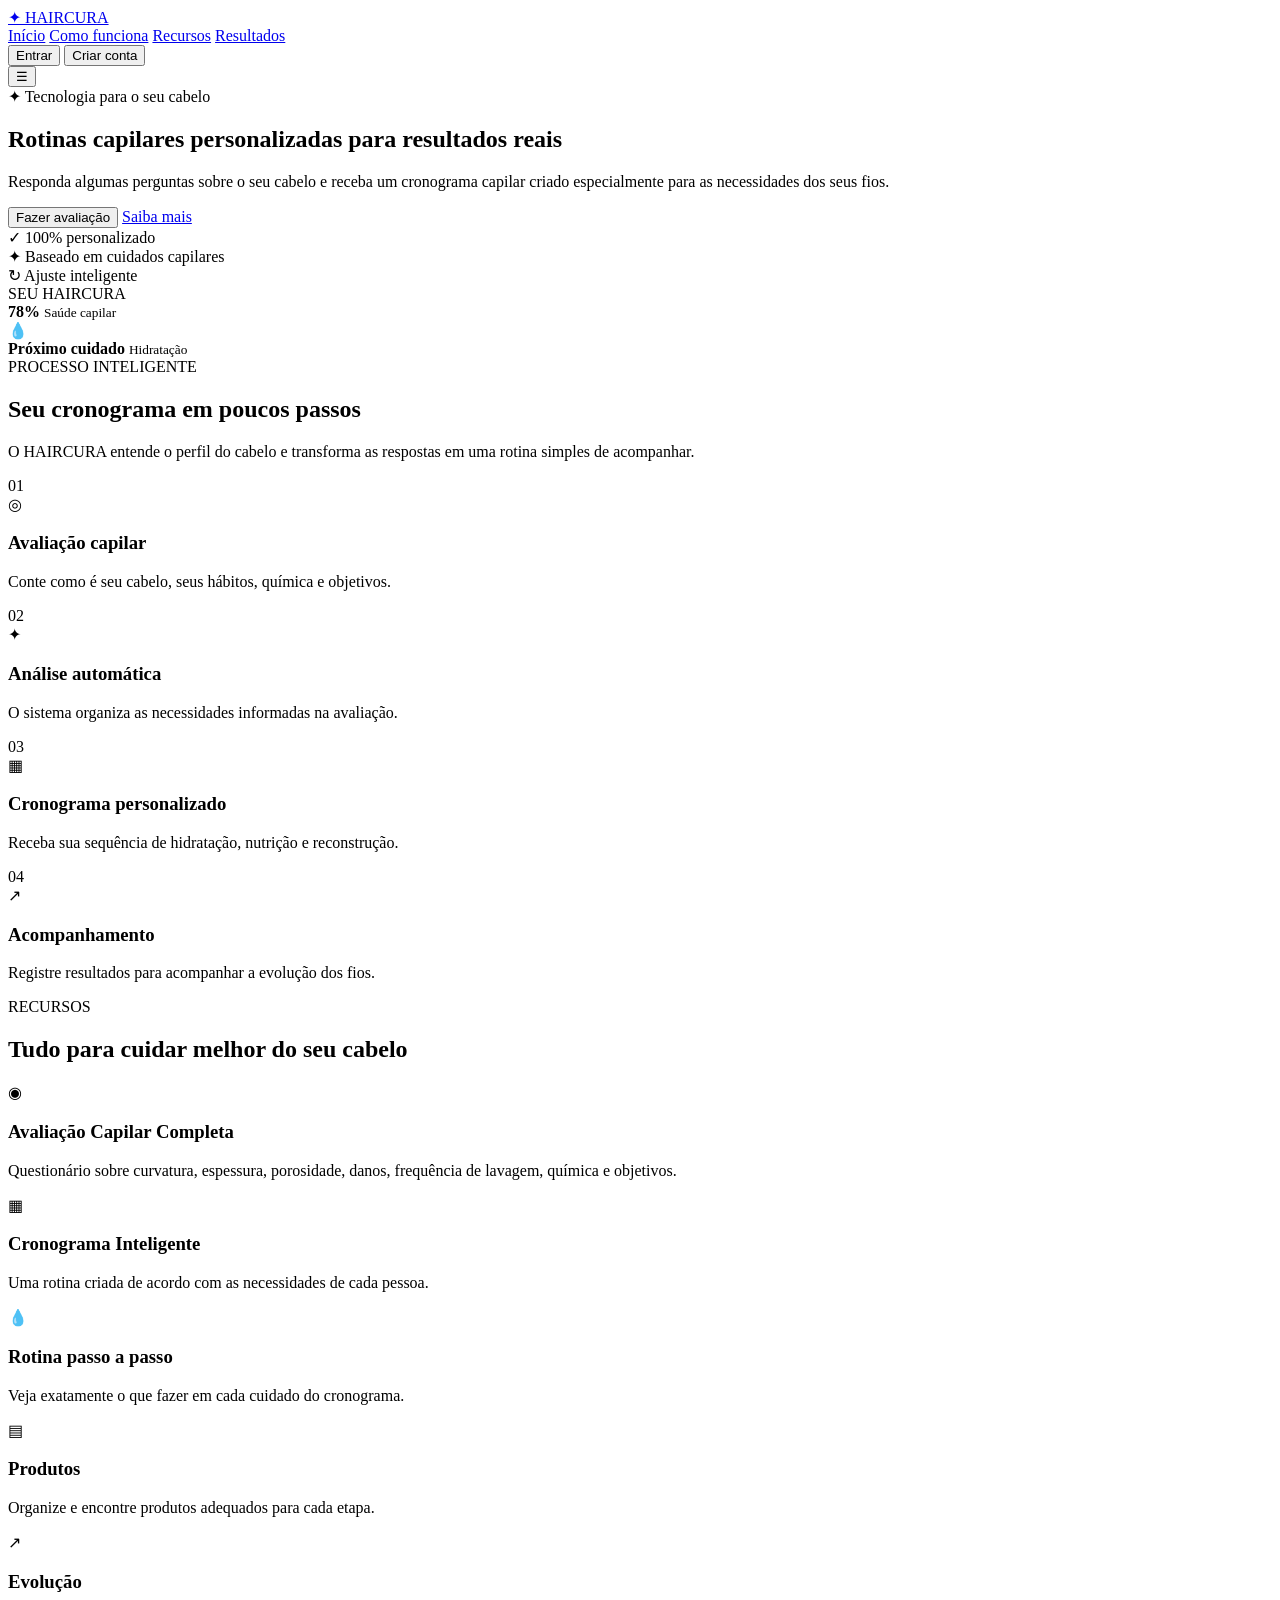
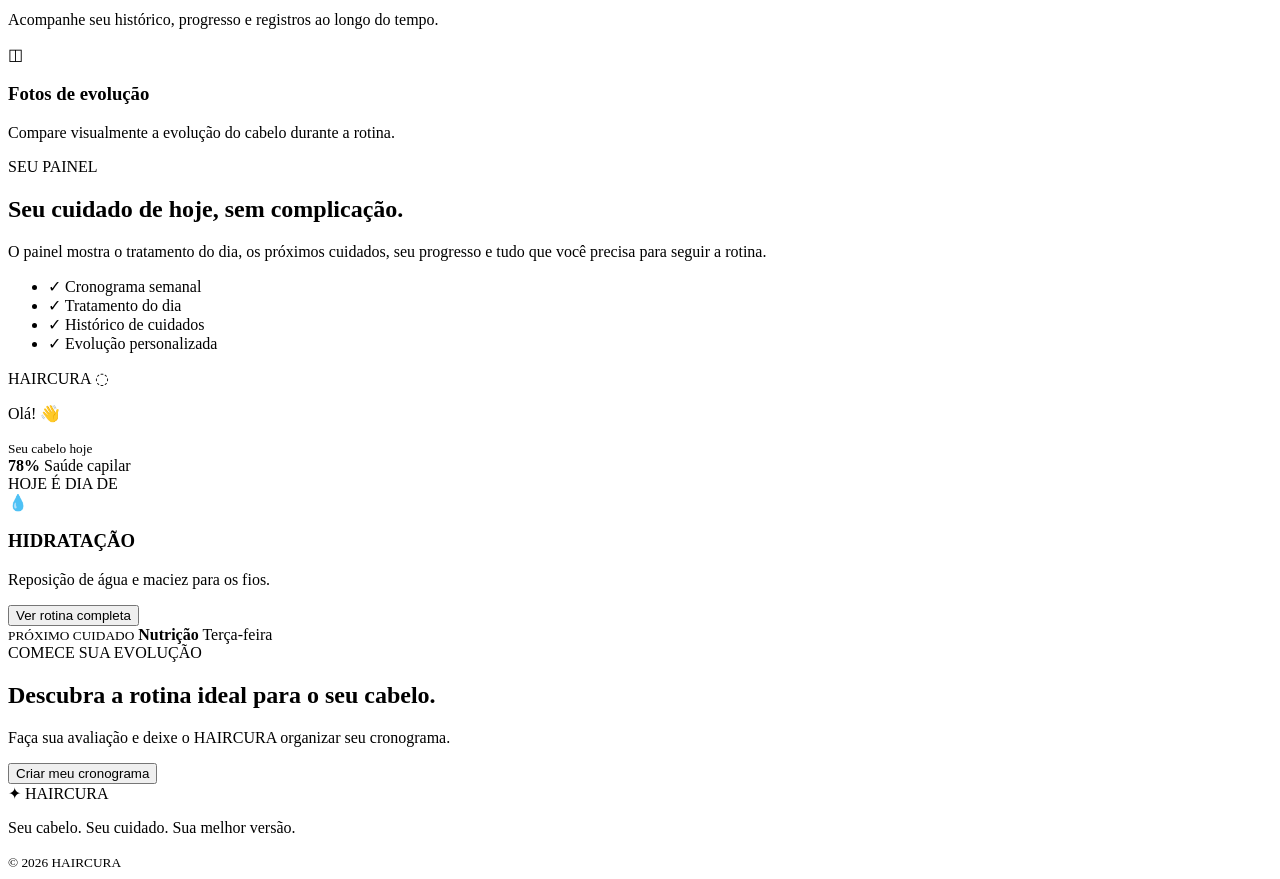
==== index.html @ 79112d7e "Create index.html" ====
<!DOCTYPE html>
<html lang="pt-BR">
<head>
  <meta charset="UTF-8">
  <meta name="viewport" content="width=device-width, initial-scale=1.0">
  <meta name="theme-color" content="#070912">
  <title>HAIRCURA — Seu cabelo. Seu cuidado. Sua melhor versão.</title>

  <!-- O CSS e o JavaScript serão conectados nas próximas etapas -->
  <link rel="stylesheet" href="style.css">
</head>

<body>
  <header class="topbar">
    <a class="brand" href="#inicio" aria-label="Haircura - início">
      <span class="brand-mark">✦</span>
      <span>HAIR<span>CURA</span></span>
    </a>

    <nav class="desktop-nav" aria-label="Navegação principal">
      <a href="#inicio">Início</a>
      <a href="#como-funciona">Como funciona</a>
      <a href="#recursos">Recursos</a>
      <a href="#resultados">Resultados</a>
    </nav>

    <div class="top-actions">
      <button class="btn btn-ghost" type="button">Entrar</button>
      <button class="btn btn-primary" type="button">Criar conta</button>
    </div>

    <button class="menu-button" type="button" aria-label="Abrir menu">☰</button>
  </header>

  <main>
    <!-- HERO -->
    <section class="hero" id="inicio">
      <div class="hero-glow hero-glow-one"></div>
      <div class="hero-glow hero-glow-two"></div>

      <div class="hero-content">
        <div class="eyebrow">
          <span>✦</span>
          Tecnologia para o seu cabelo
        </div>

        <h1>
          Rotinas capilares
          <strong>personalizadas</strong>
          para resultados reais
        </h1>

        <p class="hero-description">
          Responda algumas perguntas sobre o seu cabelo e receba um cronograma
          capilar criado especialmente para as necessidades dos seus fios.
        </p>

        <div class="hero-actions">
          <button class="btn btn-primary btn-large" type="button">
            Fazer avaliação
          </button>
          <a class="btn btn-secondary btn-large" href="#como-funciona">
            Saiba mais
          </a>
        </div>

        <div class="hero-benefits">
          <div><span>✓</span> 100% personalizado</div>
          <div><span>✦</span> Baseado em cuidados capilares</div>
          <div><span>↻</span> Ajuste inteligente</div>
        </div>
      </div>

      <div class="hero-visual" aria-hidden="true">
        <div class="hair-orbit orbit-one"></div>
        <div class="hair-orbit orbit-two"></div>

        <div class="hero-card">
          <span class="mini-label">SEU HAIRCURA</span>
          <div class="score-ring">
            <strong>78%</strong>
            <small>Saúde capilar</small>
          </div>
          <div class="mini-status">
            <span>💧</span>
            <div>
              <strong>Próximo cuidado</strong>
              <small>Hidratação</small>
            </div>
          </div>
        </div>
      </div>
    </section>

    <!-- COMO FUNCIONA -->
    <section class="section" id="como-funciona">
      <div class="section-heading">
        <span class="eyebrow">PROCESSO INTELIGENTE</span>
        <h2>Seu cronograma em poucos passos</h2>
        <p>
          O HAIRCURA entende o perfil do cabelo e transforma as respostas em
          uma rotina simples de acompanhar.
        </p>
      </div>

      <div class="steps-grid">
        <article class="step-card">
          <span class="step-number">01</span>
          <div class="step-icon">◎</div>
          <h3>Avaliação capilar</h3>
          <p>Conte como é seu cabelo, seus hábitos, química e objetivos.</p>
        </article>

        <article class="step-card">
          <span class="step-number">02</span>
          <div class="step-icon">✦</div>
          <h3>Análise automática</h3>
          <p>O sistema organiza as necessidades informadas na avaliação.</p>
        </article>

        <article class="step-card">
          <span class="step-number">03</span>
          <div class="step-icon">▦</div>
          <h3>Cronograma personalizado</h3>
          <p>Receba sua sequência de hidratação, nutrição e reconstrução.</p>
        </article>

        <article class="step-card">
          <span class="step-number">04</span>
          <div class="step-icon">↗</div>
          <h3>Acompanhamento</h3>
          <p>Registre resultados para acompanhar a evolução dos fios.</p>
        </article>
      </div>
    </section>

    <!-- RECURSOS -->
    <section class="section features-section" id="recursos">
      <div class="section-heading">
        <span class="eyebrow">RECURSOS</span>
        <h2>Tudo para cuidar melhor do seu cabelo</h2>
      </div>

      <div class="features-grid">
        <article class="feature-card feature-large">
          <div class="feature-icon">◉</div>
          <h3>Avaliação Capilar Completa</h3>
          <p>
            Questionário sobre curvatura, espessura, porosidade, danos,
            frequência de lavagem, química e objetivos.
          </p>
        </article>

        <article class="feature-card">
          <div class="feature-icon">▦</div>
          <h3>Cronograma Inteligente</h3>
          <p>Uma rotina criada de acordo com as necessidades de cada pessoa.</p>
        </article>

        <article class="feature-card">
          <div class="feature-icon">💧</div>
          <h3>Rotina passo a passo</h3>
          <p>Veja exatamente o que fazer em cada cuidado do cronograma.</p>
        </article>

        <article class="feature-card">
          <div class="feature-icon">▤</div>
          <h3>Produtos</h3>
          <p>Organize e encontre produtos adequados para cada etapa.</p>
        </article>

        <article class="feature-card">
          <div class="feature-icon">↗</div>
          <h3>Evolução</h3>
          <p>Acompanhe seu histórico, progresso e registros ao longo do tempo.</p>
        </article>

        <article class="feature-card">
          <div class="feature-icon">◫</div>
          <h3>Fotos de evolução</h3>
          <p>Compare visualmente a evolução do cabelo durante a rotina.</p>
        </article>
      </div>
    </section>

    <!-- PRÉVIA DO APP -->
    <section class="section preview-section" id="resultados">
      <div class="preview-copy">
        <span class="eyebrow">SEU PAINEL</span>
        <h2>Seu cuidado de hoje, sem complicação.</h2>
        <p>
          O painel mostra o tratamento do dia, os próximos cuidados,
          seu progresso e tudo que você precisa para seguir a rotina.
        </p>

        <ul class="check-list">
          <li><span>✓</span> Cronograma semanal</li>
          <li><span>✓</span> Tratamento do dia</li>
          <li><span>✓</span> Histórico de cuidados</li>
          <li><span>✓</span> Evolução personalizada</li>
        </ul>
      </div>

      <div class="phone-preview">
        <div class="phone-speaker"></div>

        <div class="phone-header">
          <span>HAIRCURA</span>
          <span>◌</span>
        </div>

        <p class="phone-greeting">Olá! 👋</p>
        <small>Seu cabelo hoje</small>

        <div class="phone-score">
          <strong>78%</strong>
          <span>Saúde capilar</span>
        </div>

        <div class="today-card">
          <span class="today-label">HOJE É DIA DE</span>
          <div class="drop">💧</div>
          <h3>HIDRATAÇÃO</h3>
          <p>Reposição de água e maciez para os fios.</p>
          <button type="button">Ver rotina completa</button>
        </div>

        <div class="next-care">
          <small>PRÓXIMO CUIDADO</small>
          <strong>Nutrição</strong>
          <span>Terça-feira</span>
        </div>
      </div>
    </section>

    <!-- CTA -->
    <section class="final-cta">
      <span class="eyebrow">COMECE SUA EVOLUÇÃO</span>
      <h2>Descubra a rotina ideal para o seu cabelo.</h2>
      <p>
        Faça sua avaliação e deixe o HAIRCURA organizar seu cronograma.
      </p>
      <button class="btn btn-primary btn-large" type="button">
        Criar meu cronograma
      </button>
    </section>
  </main>

  <footer class="footer">
    <div class="brand footer-brand">
      <span class="brand-mark">✦</span>
      <span>HAIR<span>CURA</span></span>
    </div>
    <p>Seu cabelo. Seu cuidado. Sua melhor versão.</p>
    <small>© 2026 HAIRCURA</small>
  </footer>

  <script src="script.js"></script>
</body>
</html>
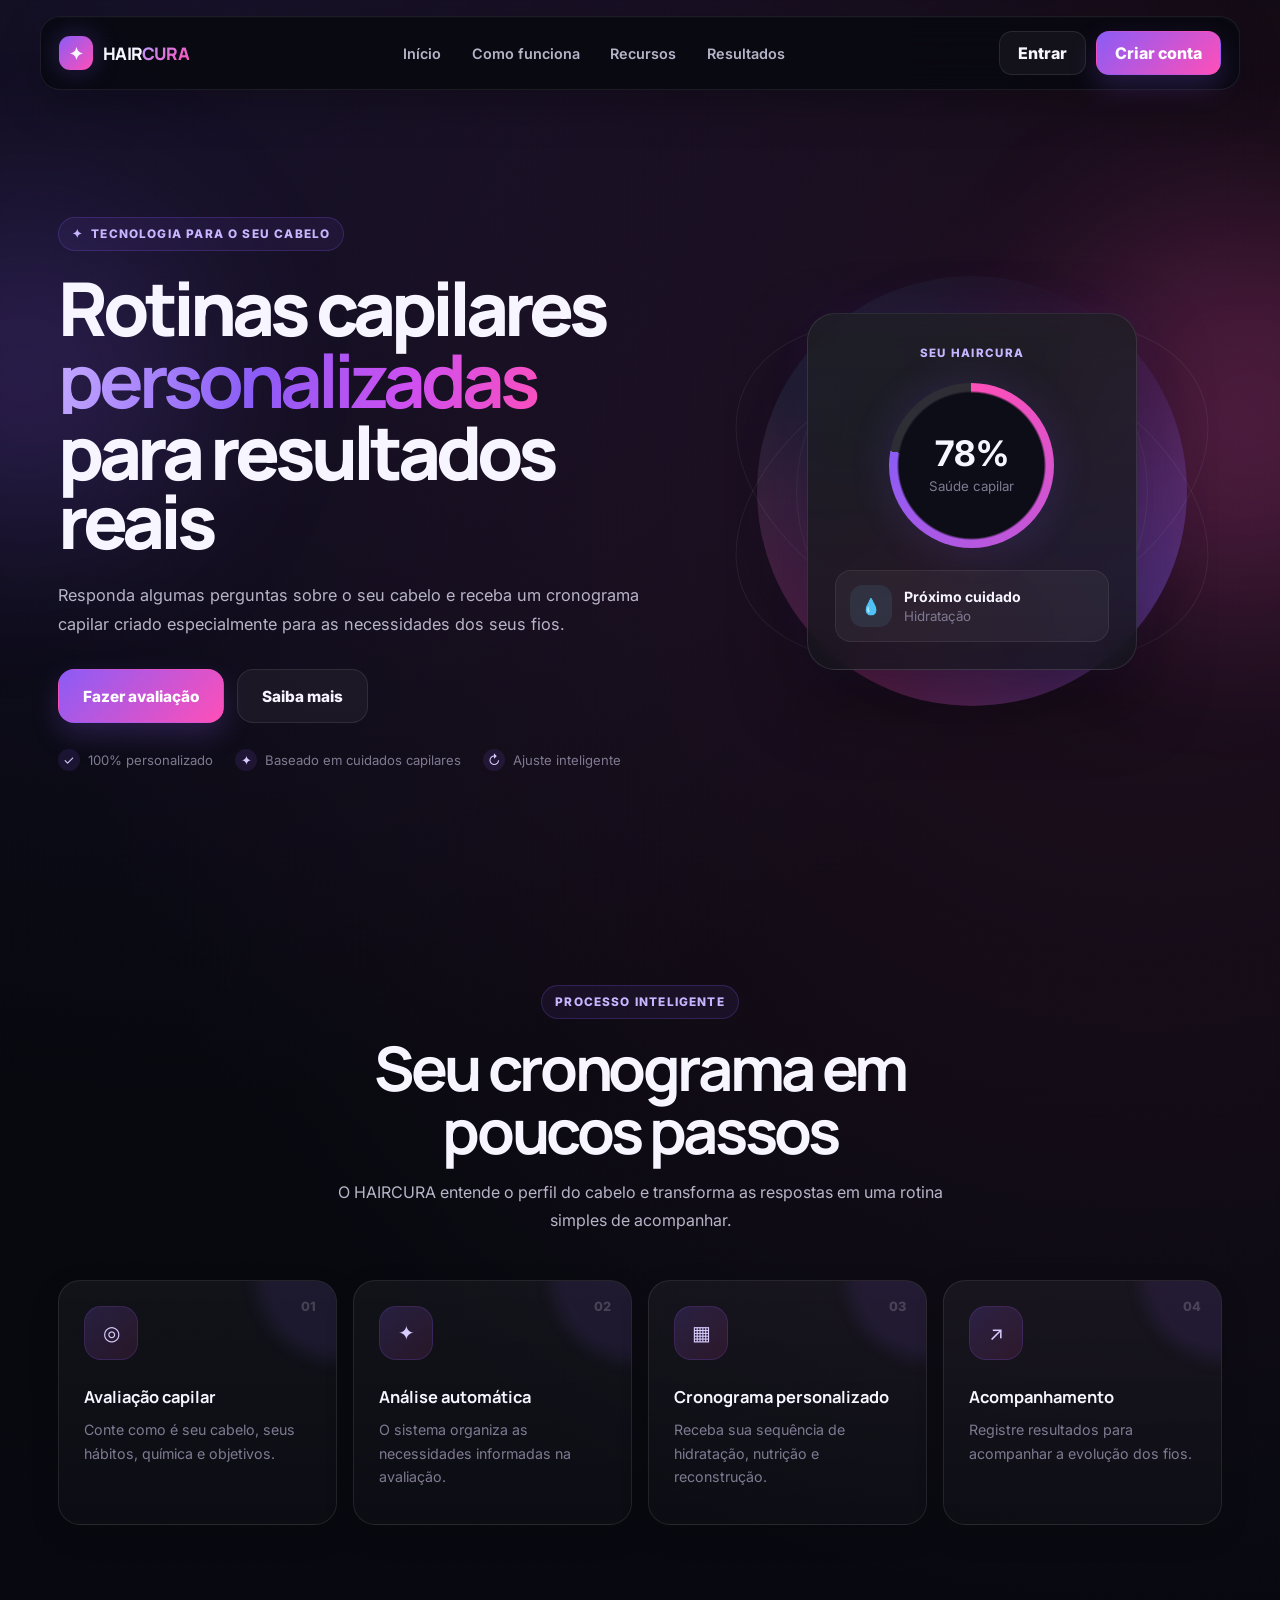
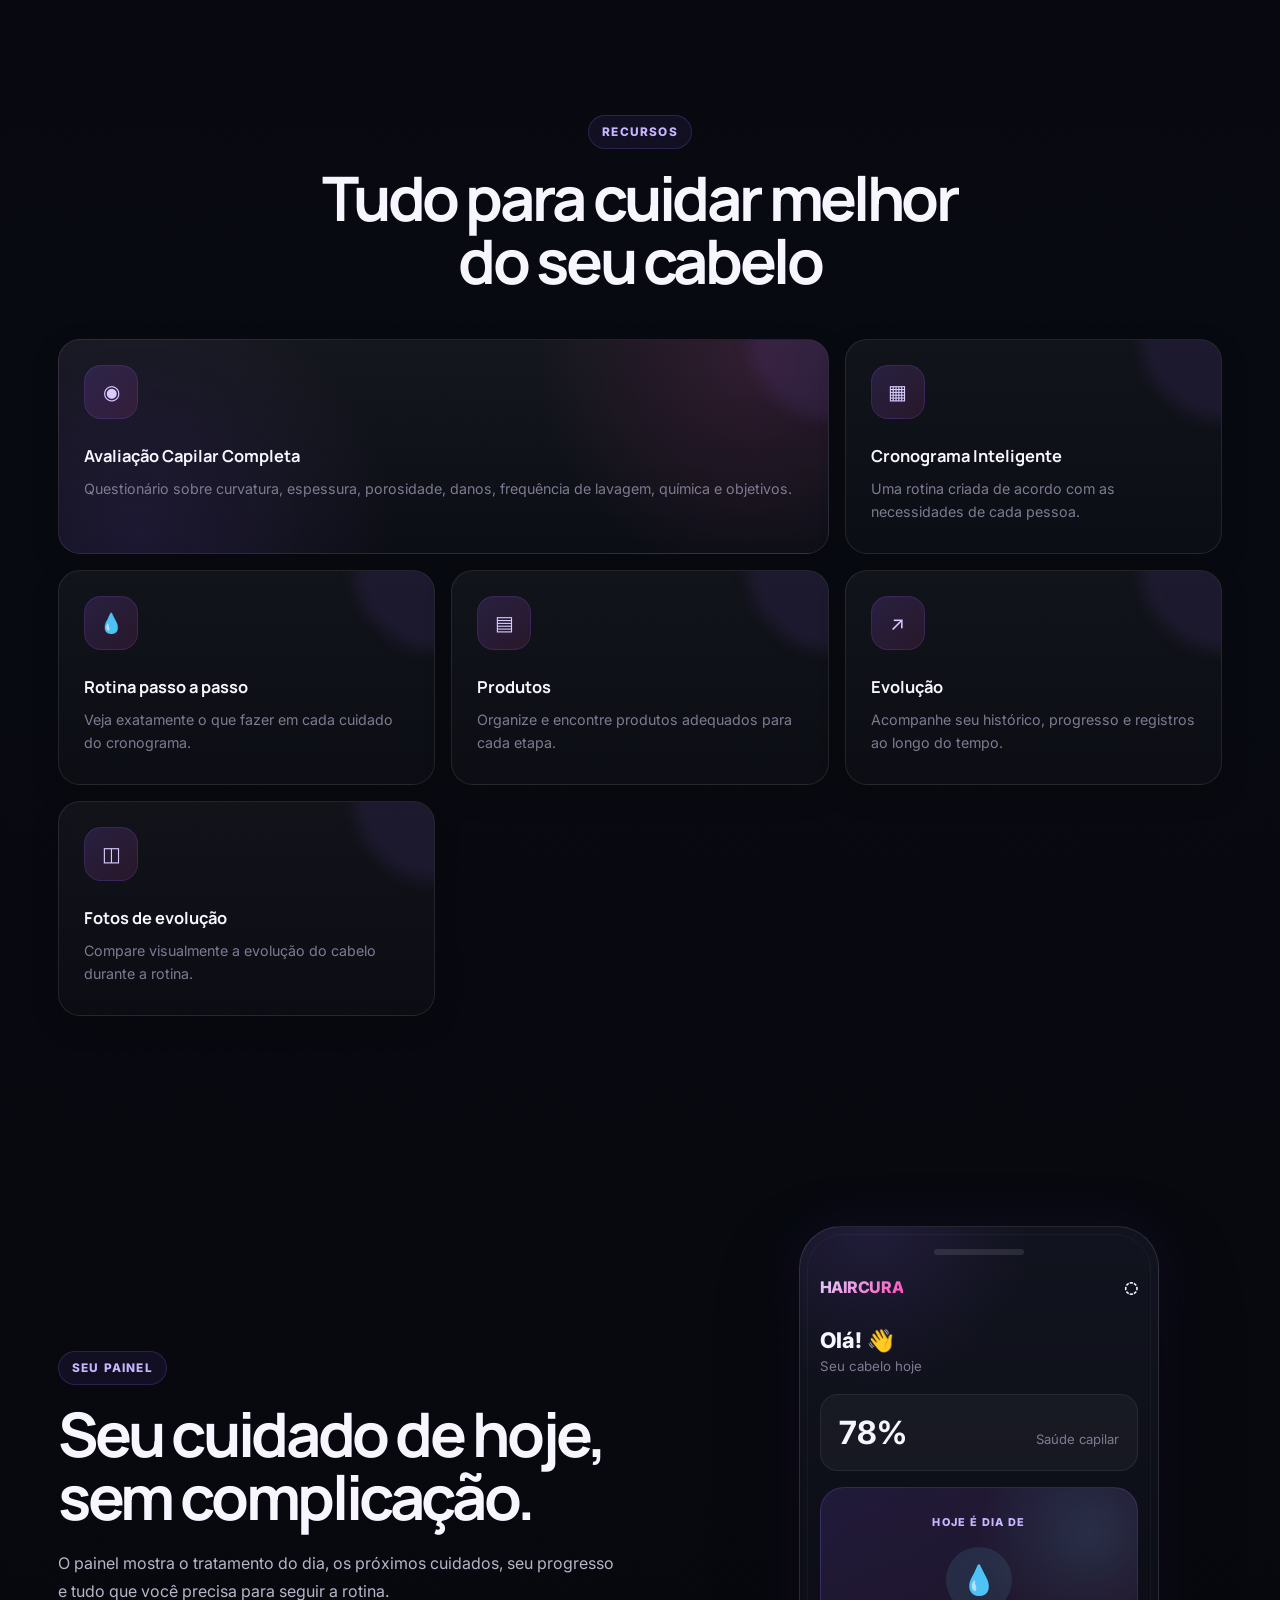
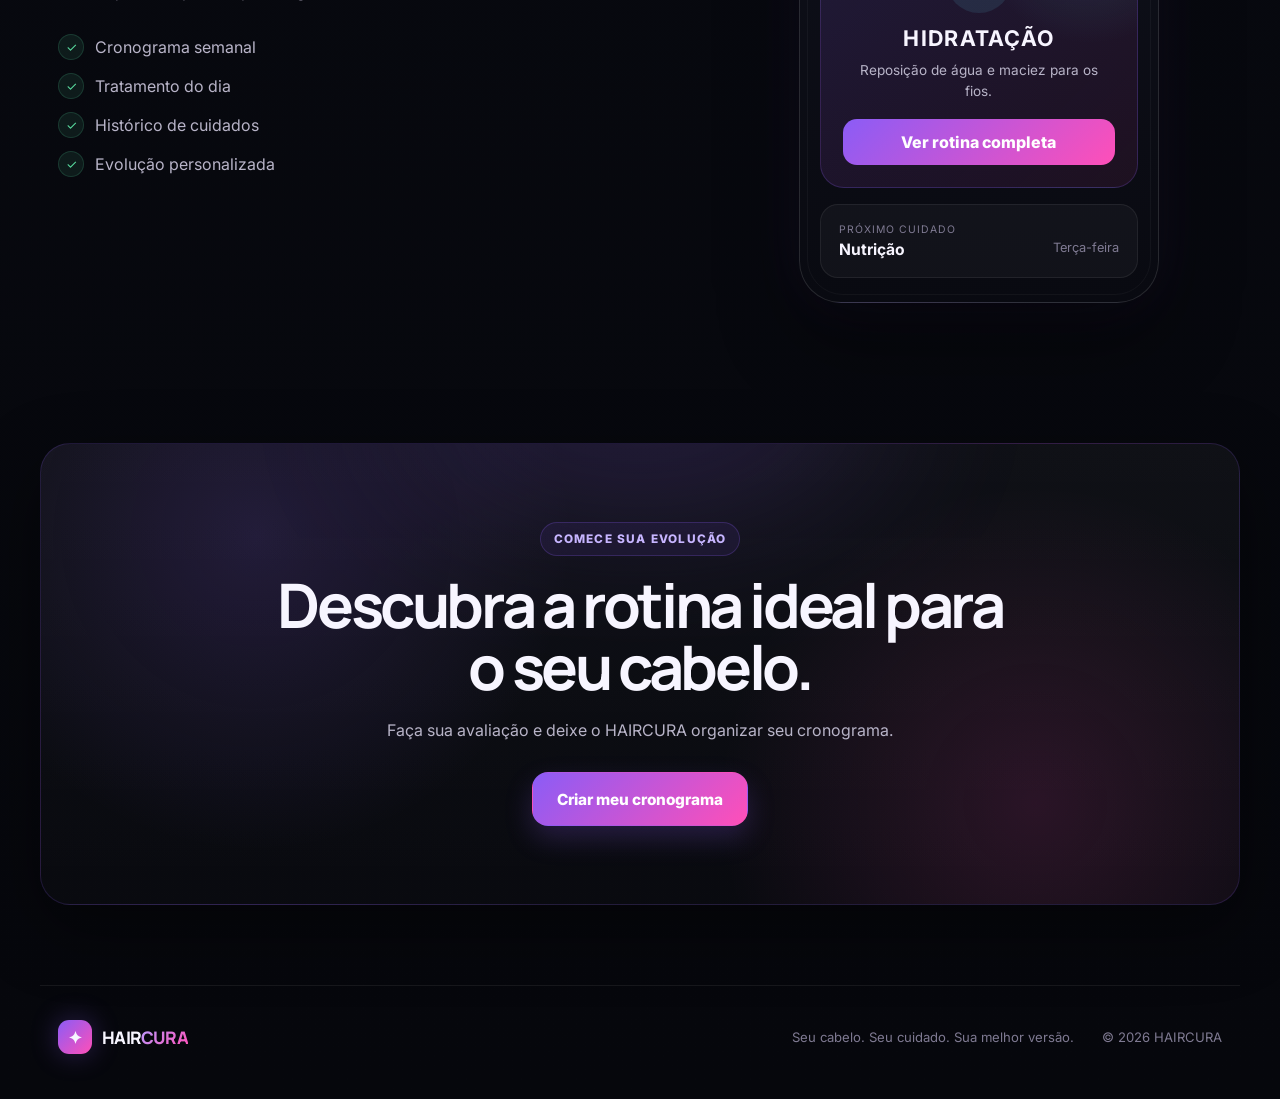
==== commit 1f55474f: "Update index.html" ====
--- a/index.html
+++ b/index.html
@@ -4,14 +4,16 @@
   <meta charset="UTF-8">
   <meta name="viewport" content="width=device-width, initial-scale=1.0">
   <meta name="theme-color" content="#070912">
+
   <title>HAIRCURA — Seu cabelo. Seu cuidado. Sua melhor versão.</title>
 
-  <!-- O CSS e o JavaScript serão conectados nas próximas etapas -->
   <link rel="stylesheet" href="style.css">
 </head>
 
 <body>
+
   <header class="topbar">
+
     <a class="brand" href="#inicio" aria-label="Haircura - início">
       <span class="brand-mark">✦</span>
       <span>HAIR<span>CURA</span></span>
@@ -29,16 +31,30 @@
       <button class="btn btn-primary" type="button">Criar conta</button>
     </div>
 
-    <button class="menu-button" type="button" aria-label="Abrir menu">☰</button>
+    <button
+      class="menu-button"
+      type="button"
+      aria-label="Abrir menu"
+    >
+      ☰
+    </button>
+
   </header>
 
+
   <main>
-    <!-- HERO -->
+
+    <!-- =====================================================
+         HERO
+         ===================================================== -->
+
     <section class="hero" id="inicio">
+
       <div class="hero-glow hero-glow-one"></div>
       <div class="hero-glow hero-glow-two"></div>
 
       <div class="hero-content">
+
         <div class="eyebrow">
           <span>✦</span>
           Tecnologia para o seu cabelo
@@ -56,152 +72,376 @@
         </p>
 
         <div class="hero-actions">
-          <button class="btn btn-primary btn-large" type="button">
+
+          <!-- LINK DIRETO: NÃO DEPENDE DO JAVASCRIPT -->
+          <a
+            class="btn btn-primary btn-large"
+            href="avaliacao.html"
+          >
             Fazer avaliação
-          </button>
-          <a class="btn btn-secondary btn-large" href="#como-funciona">
+          </a>
+
+          <a
+            class="btn btn-secondary btn-large"
+            href="#como-funciona"
+          >
             Saiba mais
           </a>
+
         </div>
 
         <div class="hero-benefits">
-          <div><span>✓</span> 100% personalizado</div>
-          <div><span>✦</span> Baseado em cuidados capilares</div>
-          <div><span>↻</span> Ajuste inteligente</div>
-        </div>
-      </div>
+          <div>
+            <span>✓</span>
+            100% personalizado
+          </div>
+
+          <div>
+            <span>✦</span>
+            Baseado em cuidados capilares
+          </div>
+
+          <div>
+            <span>↻</span>
+            Ajuste inteligente
+          </div>
+        </div>
+
+      </div>
+
 
       <div class="hero-visual" aria-hidden="true">
+
         <div class="hair-orbit orbit-one"></div>
         <div class="hair-orbit orbit-two"></div>
 
         <div class="hero-card">
-          <span class="mini-label">SEU HAIRCURA</span>
+
+          <span class="mini-label">
+            SEU HAIRCURA
+          </span>
+
           <div class="score-ring">
             <strong>78%</strong>
             <small>Saúde capilar</small>
           </div>
+
           <div class="mini-status">
+
             <span>💧</span>
+
             <div>
               <strong>Próximo cuidado</strong>
               <small>Hidratação</small>
             </div>
-          </div>
-        </div>
-      </div>
+
+          </div>
+
+        </div>
+
+      </div>
+
     </section>
 
-    <!-- COMO FUNCIONA -->
+
+    <!-- =====================================================
+         COMO FUNCIONA
+         ===================================================== -->
+
     <section class="section" id="como-funciona">
+
       <div class="section-heading">
-        <span class="eyebrow">PROCESSO INTELIGENTE</span>
-        <h2>Seu cronograma em poucos passos</h2>
+
+        <span class="eyebrow">
+          PROCESSO INTELIGENTE
+        </span>
+
+        <h2>
+          Seu cronograma em poucos passos
+        </h2>
+
         <p>
           O HAIRCURA entende o perfil do cabelo e transforma as respostas em
           uma rotina simples de acompanhar.
         </p>
-      </div>
+
+      </div>
+
 
       <div class="steps-grid">
+
         <article class="step-card">
-          <span class="step-number">01</span>
-          <div class="step-icon">◎</div>
-          <h3>Avaliação capilar</h3>
-          <p>Conte como é seu cabelo, seus hábitos, química e objetivos.</p>
-        </article>
+
+          <span class="step-number">
+            01
+          </span>
+
+          <div class="step-icon">
+            ◎
+          </div>
+
+          <h3>
+            Avaliação capilar
+          </h3>
+
+          <p>
+            Conte como é seu cabelo, seus hábitos, química e objetivos.
+          </p>
+
+        </article>
+
 
         <article class="step-card">
-          <span class="step-number">02</span>
-          <div class="step-icon">✦</div>
-          <h3>Análise automática</h3>
-          <p>O sistema organiza as necessidades informadas na avaliação.</p>
-        </article>
+
+          <span class="step-number">
+            02
+          </span>
+
+          <div class="step-icon">
+            ✦
+          </div>
+
+          <h3>
+            Análise automática
+          </h3>
+
+          <p>
+            O sistema organiza as necessidades informadas na avaliação.
+          </p>
+
+        </article>
+
 
         <article class="step-card">
-          <span class="step-number">03</span>
-          <div class="step-icon">▦</div>
-          <h3>Cronograma personalizado</h3>
-          <p>Receba sua sequência de hidratação, nutrição e reconstrução.</p>
-        </article>
+
+          <span class="step-number">
+            03
+          </span>
+
+          <div class="step-icon">
+            ▦
+          </div>
+
+          <h3>
+            Cronograma personalizado
+          </h3>
+
+          <p>
+            Receba sua sequência de hidratação, nutrição e reconstrução.
+          </p>
+
+        </article>
+
 
         <article class="step-card">
-          <span class="step-number">04</span>
-          <div class="step-icon">↗</div>
-          <h3>Acompanhamento</h3>
-          <p>Registre resultados para acompanhar a evolução dos fios.</p>
-        </article>
-      </div>
+
+          <span class="step-number">
+            04
+          </span>
+
+          <div class="step-icon">
+            ↗
+          </div>
+
+          <h3>
+            Acompanhamento
+          </h3>
+
+          <p>
+            Registre resultados para acompanhar a evolução dos fios.
+          </p>
+
+        </article>
+
+      </div>
+
     </section>
 
-    <!-- RECURSOS -->
-    <section class="section features-section" id="recursos">
+
+    <!-- =====================================================
+         RECURSOS
+         ===================================================== -->
+
+    <section
+      class="section features-section"
+      id="recursos"
+    >
+
       <div class="section-heading">
-        <span class="eyebrow">RECURSOS</span>
-        <h2>Tudo para cuidar melhor do seu cabelo</h2>
-      </div>
+
+        <span class="eyebrow">
+          RECURSOS
+        </span>
+
+        <h2>
+          Tudo para cuidar melhor do seu cabelo
+        </h2>
+
+      </div>
+
 
       <div class="features-grid">
+
         <article class="feature-card feature-large">
-          <div class="feature-icon">◉</div>
-          <h3>Avaliação Capilar Completa</h3>
+
+          <div class="feature-icon">
+            ◉
+          </div>
+
+          <h3>
+            Avaliação Capilar Completa
+          </h3>
+
           <p>
             Questionário sobre curvatura, espessura, porosidade, danos,
             frequência de lavagem, química e objetivos.
           </p>
-        </article>
+
+        </article>
+
 
         <article class="feature-card">
-          <div class="feature-icon">▦</div>
-          <h3>Cronograma Inteligente</h3>
-          <p>Uma rotina criada de acordo com as necessidades de cada pessoa.</p>
-        </article>
+
+          <div class="feature-icon">
+            ▦
+          </div>
+
+          <h3>
+            Cronograma Inteligente
+          </h3>
+
+          <p>
+            Uma rotina criada de acordo com as necessidades de cada pessoa.
+          </p>
+
+        </article>
+
 
         <article class="feature-card">
-          <div class="feature-icon">💧</div>
-          <h3>Rotina passo a passo</h3>
-          <p>Veja exatamente o que fazer em cada cuidado do cronograma.</p>
-        </article>
+
+          <div class="feature-icon">
+            💧
+          </div>
+
+          <h3>
+            Rotina passo a passo
+          </h3>
+
+          <p>
+            Veja exatamente o que fazer em cada cuidado do cronograma.
+          </p>
+
+        </article>
+
 
         <article class="feature-card">
-          <div class="feature-icon">▤</div>
-          <h3>Produtos</h3>
-          <p>Organize e encontre produtos adequados para cada etapa.</p>
-        </article>
+
+          <div class="feature-icon">
+            ▤
+          </div>
+
+          <h3>
+            Produtos
+          </h3>
+
+          <p>
+            Organize e encontre produtos adequados para cada etapa.
+          </p>
+
+        </article>
+
 
         <article class="feature-card">
-          <div class="feature-icon">↗</div>
-          <h3>Evolução</h3>
-          <p>Acompanhe seu histórico, progresso e registros ao longo do tempo.</p>
-        </article>
+
+          <div class="feature-icon">
+            ↗
+          </div>
+
+          <h3>
+            Evolução
+          </h3>
+
+          <p>
+            Acompanhe seu histórico, progresso e registros ao longo do tempo.
+          </p>
+
+        </article>
+
 
         <article class="feature-card">
-          <div class="feature-icon">◫</div>
-          <h3>Fotos de evolução</h3>
-          <p>Compare visualmente a evolução do cabelo durante a rotina.</p>
-        </article>
-      </div>
+
+          <div class="feature-icon">
+            ◫
+          </div>
+
+          <h3>
+            Fotos de evolução
+          </h3>
+
+          <p>
+            Compare visualmente a evolução do cabelo durante a rotina.
+          </p>
+
+        </article>
+
+      </div>
+
     </section>
 
-    <!-- PRÉVIA DO APP -->
-    <section class="section preview-section" id="resultados">
+
+    <!-- =====================================================
+         PRÉVIA DO APP
+         ===================================================== -->
+
+    <section
+      class="section preview-section"
+      id="resultados"
+    >
+
       <div class="preview-copy">
-        <span class="eyebrow">SEU PAINEL</span>
-        <h2>Seu cuidado de hoje, sem complicação.</h2>
+
+        <span class="eyebrow">
+          SEU PAINEL
+        </span>
+
+        <h2>
+          Seu cuidado de hoje, sem complicação.
+        </h2>
+
         <p>
           O painel mostra o tratamento do dia, os próximos cuidados,
           seu progresso e tudo que você precisa para seguir a rotina.
         </p>
 
         <ul class="check-list">
-          <li><span>✓</span> Cronograma semanal</li>
-          <li><span>✓</span> Tratamento do dia</li>
-          <li><span>✓</span> Histórico de cuidados</li>
-          <li><span>✓</span> Evolução personalizada</li>
+
+          <li>
+            <span>✓</span>
+            Cronograma semanal
+          </li>
+
+          <li>
+            <span>✓</span>
+            Tratamento do dia
+          </li>
+
+          <li>
+            <span>✓</span>
+            Histórico de cuidados
+          </li>
+
+          <li>
+            <span>✓</span>
+            Evolução personalizada
+          </li>
+
         </ul>
-      </div>
+
+      </div>
+
 
       <div class="phone-preview">
+
         <div class="phone-speaker"></div>
 
         <div class="phone-header">
@@ -209,52 +449,121 @@
           <span>◌</span>
         </div>
 
-        <p class="phone-greeting">Olá! 👋</p>
-        <small>Seu cabelo hoje</small>
+        <p class="phone-greeting">
+          Olá! 👋
+        </p>
+
+        <small>
+          Seu cabelo hoje
+        </small>
+
 
         <div class="phone-score">
           <strong>78%</strong>
           <span>Saúde capilar</span>
         </div>
 
+
         <div class="today-card">
-          <span class="today-label">HOJE É DIA DE</span>
-          <div class="drop">💧</div>
-          <h3>HIDRATAÇÃO</h3>
-          <p>Reposição de água e maciez para os fios.</p>
-          <button type="button">Ver rotina completa</button>
-        </div>
+
+          <span class="today-label">
+            HOJE É DIA DE
+          </span>
+
+          <div class="drop">
+            💧
+          </div>
+
+          <h3>
+            HIDRATAÇÃO
+          </h3>
+
+          <p>
+            Reposição de água e maciez para os fios.
+          </p>
+
+          <button type="button">
+            Ver rotina completa
+          </button>
+
+        </div>
+
 
         <div class="next-care">
-          <small>PRÓXIMO CUIDADO</small>
-          <strong>Nutrição</strong>
-          <span>Terça-feira</span>
-        </div>
-      </div>
+
+          <small>
+            PRÓXIMO CUIDADO
+          </small>
+
+          <strong>
+            Nutrição
+          </strong>
+
+          <span>
+            Terça-feira
+          </span>
+
+        </div>
+
+      </div>
+
     </section>
 
-    <!-- CTA -->
+
+    <!-- =====================================================
+         CTA FINAL
+         ===================================================== -->
+
     <section class="final-cta">
-      <span class="eyebrow">COMECE SUA EVOLUÇÃO</span>
-      <h2>Descubra a rotina ideal para o seu cabelo.</h2>
+
+      <span class="eyebrow">
+        COMECE SUA EVOLUÇÃO
+      </span>
+
+      <h2>
+        Descubra a rotina ideal para o seu cabelo.
+      </h2>
+
       <p>
         Faça sua avaliação e deixe o HAIRCURA organizar seu cronograma.
       </p>
-      <button class="btn btn-primary btn-large" type="button">
+
+      <!-- TAMBÉM ABRE DIRETAMENTE A AVALIAÇÃO -->
+      <a
+        class="btn btn-primary btn-large"
+        href="avaliacao.html"
+      >
         Criar meu cronograma
-      </button>
+      </a>
+
     </section>
+
   </main>
 
+
+  <!-- =====================================================
+       RODAPÉ
+       ===================================================== -->
+
   <footer class="footer">
+
     <div class="brand footer-brand">
       <span class="brand-mark">✦</span>
       <span>HAIR<span>CURA</span></span>
     </div>
-    <p>Seu cabelo. Seu cuidado. Sua melhor versão.</p>
-    <small>© 2026 HAIRCURA</small>
+
+    <p>
+      Seu cabelo. Seu cuidado. Sua melhor versão.
+    </p>
+
+    <small>
+      © 2026 HAIRCURA
+    </small>
+
   </footer>
 
+
   <script src="script.js"></script>
+
 </body>
 </html>
--- a/style.css
+++ b/style.css
@@ -0,0 +1,1421 @@
+/* =========================================================
+   HAIRCURA — style.css V2
+   Responsivo para celular e computador
+   Substitua TODO o conteúdo do style.css atual por este.
+   ========================================================= */
+
+@import url('https://fonts.googleapis.com/css2?family=Inter:wght@400;500;600;700;800&family=Manrope:wght@500;600;700;800&display=swap');
+
+:root {
+  --bg: #06070c;
+  --bg-2: #0a0c13;
+  --surface: rgba(255, 255, 255, 0.055);
+  --surface-strong: rgba(255, 255, 255, 0.085);
+  --border: rgba(255, 255, 255, 0.09);
+
+  --text: #f7f5ff;
+  --text-soft: #b8b4c8;
+  --text-muted: #7f7a92;
+
+  --purple: #8b5cf6;
+  --purple-2: #6f43f5;
+  --pink: #ff4fb8;
+  --pink-2: #d84cff;
+  --cyan: #66ddff;
+  --success: #59dda0;
+
+  --container: 1200px;
+  --radius: 22px;
+  --radius-lg: 30px;
+
+  --shadow: 0 24px 70px rgba(0, 0, 0, .42);
+}
+
+* {
+  margin: 0;
+  padding: 0;
+  box-sizing: border-box;
+}
+
+html {
+  scroll-behavior: smooth;
+  scroll-padding-top: 110px;
+}
+
+body {
+  min-height: 100vh;
+  font-family: 'Inter', sans-serif;
+  color: var(--text);
+  background:
+    radial-gradient(circle at 14% 0%, rgba(139, 92, 246, .12), transparent 25%),
+    radial-gradient(circle at 90% 12%, rgba(255, 79, 184, .10), transparent 28%),
+    linear-gradient(180deg, #06070c 0%, #080a11 48%, #06070c 100%);
+  overflow-x: hidden;
+}
+
+body::before {
+  content: "";
+  position: fixed;
+  inset: 0;
+  pointer-events: none;
+  opacity: .035;
+  background-image:
+    linear-gradient(rgba(255,255,255,.25) 1px, transparent 1px),
+    linear-gradient(90deg, rgba(255,255,255,.25) 1px, transparent 1px);
+  background-size: 48px 48px;
+  mask-image: linear-gradient(to bottom, rgba(0,0,0,.7), transparent 88%);
+}
+
+a {
+  color: inherit;
+  text-decoration: none;
+}
+
+button {
+  font: inherit;
+}
+
+button,
+a {
+  -webkit-tap-highlight-color: transparent;
+}
+
+main {
+  display: block;
+}
+
+/* =========================================================
+   HEADER
+   ========================================================= */
+
+.topbar {
+  width: min(calc(100% - 32px), var(--container));
+  min-height: 74px;
+  margin: 16px auto 0;
+  padding: 0 18px;
+
+  display: flex;
+  align-items: center;
+  justify-content: space-between;
+  gap: 18px;
+
+  position: sticky;
+  top: 12px;
+  z-index: 1000;
+
+  background: rgba(8, 9, 16, .86);
+  border: 1px solid rgba(255,255,255,.08);
+  border-radius: 20px;
+
+  backdrop-filter: blur(18px);
+  -webkit-backdrop-filter: blur(18px);
+
+  box-shadow:
+    0 16px 40px rgba(0,0,0,.25),
+    inset 0 1px 0 rgba(255,255,255,.02);
+}
+
+.brand {
+  display: inline-flex;
+  align-items: center;
+  gap: 10px;
+  flex: 0 0 auto;
+
+  font-family: 'Manrope', sans-serif;
+  font-size: 1.08rem;
+  font-weight: 800;
+  letter-spacing: -0.035em;
+}
+
+.brand-mark {
+  width: 34px;
+  height: 34px;
+  display: grid;
+  place-items: center;
+
+  border-radius: 11px;
+  background: linear-gradient(135deg, var(--purple), var(--pink));
+  box-shadow: 0 0 28px rgba(139, 92, 246, .3);
+}
+
+.brand > span:last-child > span {
+  background: linear-gradient(135deg, #b99cff, var(--pink));
+  -webkit-background-clip: text;
+  background-clip: text;
+  color: transparent;
+}
+
+.desktop-nav {
+  display: flex;
+  align-items: center;
+  justify-content: center;
+  gap: clamp(18px, 2.4vw, 34px);
+}
+
+.desktop-nav a {
+  color: var(--text-soft);
+  font-size: .9rem;
+  font-weight: 600;
+  position: relative;
+  transition: color .2s ease;
+}
+
+.desktop-nav a:hover {
+  color: var(--text);
+}
+
+.desktop-nav a::after {
+  content: "";
+  position: absolute;
+  left: 0;
+  bottom: -8px;
+  width: 0;
+  height: 2px;
+  border-radius: 99px;
+  background: linear-gradient(90deg, var(--purple), var(--pink));
+  transition: width .2s ease;
+}
+
+.desktop-nav a:hover::after {
+  width: 100%;
+}
+
+.top-actions {
+  display: flex;
+  align-items: center;
+  gap: 10px;
+  flex: 0 0 auto;
+}
+
+.menu-button {
+  display: none;
+  width: 44px;
+  height: 44px;
+  border: 1px solid var(--border);
+  border-radius: 13px;
+  background: rgba(255,255,255,.045);
+  color: white;
+  cursor: pointer;
+}
+
+/* =========================================================
+   BUTTONS
+   ========================================================= */
+
+.btn {
+  min-height: 44px;
+  padding: 0 18px;
+  display: inline-flex;
+  align-items: center;
+  justify-content: center;
+  gap: 8px;
+
+  border: 1px solid transparent;
+  border-radius: 13px;
+
+  font-weight: 800;
+  cursor: pointer;
+
+  transition:
+    transform .2s ease,
+    border-color .2s ease,
+    background .2s ease,
+    box-shadow .2s ease;
+}
+
+.btn:hover {
+  transform: translateY(-2px);
+}
+
+.btn-primary {
+  color: white;
+  background: linear-gradient(135deg, var(--purple), var(--pink));
+  box-shadow: 0 12px 28px rgba(139, 92, 246, .22);
+}
+
+.btn-primary:hover {
+  box-shadow:
+    0 16px 34px rgba(139, 92, 246, .3),
+    0 0 24px rgba(255, 79, 184, .12);
+}
+
+.btn-secondary,
+.btn-ghost {
+  color: var(--text);
+  background: rgba(255,255,255,.045);
+  border-color: rgba(255,255,255,.09);
+}
+
+.btn-secondary:hover,
+.btn-ghost:hover {
+  background: rgba(255,255,255,.075);
+  border-color: rgba(255,255,255,.14);
+}
+
+.btn-large {
+  min-height: 54px;
+  padding: 0 24px;
+  border-radius: 16px;
+  font-size: .96rem;
+}
+
+/* =========================================================
+   HERO
+   ========================================================= */
+
+.hero {
+  width: min(calc(100% - 32px), var(--container));
+  min-height: calc(100vh - 110px);
+  margin: 0 auto;
+  padding: 92px 18px 80px;
+
+  display: grid;
+  grid-template-columns: minmax(0, 1.08fr) minmax(380px, .92fr);
+  align-items: center;
+  gap: clamp(38px, 6vw, 78px);
+
+  position: relative;
+}
+
+.hero-content {
+  position: relative;
+  z-index: 3;
+  padding-top: 6px;
+}
+
+.hero-glow {
+  position: absolute;
+  border-radius: 50%;
+  filter: blur(90px);
+  pointer-events: none;
+  opacity: .22;
+}
+
+.hero-glow-one {
+  width: 330px;
+  height: 330px;
+  top: 120px;
+  left: -180px;
+  background: var(--purple);
+}
+
+.hero-glow-two {
+  width: 380px;
+  height: 380px;
+  right: -200px;
+  top: 130px;
+  background: var(--pink);
+}
+
+.eyebrow {
+  width: fit-content;
+  display: inline-flex;
+  align-items: center;
+  gap: 8px;
+
+  padding: 9px 13px;
+  border: 1px solid rgba(139,92,246,.23);
+  border-radius: 999px;
+
+  background: rgba(139,92,246,.08);
+  color: #c7b5ff;
+
+  font-size: .74rem;
+  font-weight: 800;
+  letter-spacing: .1em;
+  text-transform: uppercase;
+}
+
+.hero h1 {
+  max-width: 720px;
+  margin-top: 22px;
+
+  font-family: 'Manrope', sans-serif;
+  font-size: clamp(3.8rem, 5.8vw, 6.3rem);
+  line-height: .94;
+  letter-spacing: -.067em;
+  font-weight: 800;
+}
+
+.hero h1 strong {
+  display: block;
+  margin: .03em 0;
+
+  background: linear-gradient(
+    100deg,
+    #c2a8ff 0%,
+    #8b5cf6 34%,
+    #cf4ff0 60%,
+    #ff4fb8 85%,
+    #ff8acb 100%
+  );
+
+  -webkit-background-clip: text;
+  background-clip: text;
+  color: transparent;
+}
+
+.hero-description {
+  max-width: 620px;
+  margin-top: 25px;
+
+  color: var(--text-soft);
+  font-size: 1.02rem;
+  line-height: 1.75;
+}
+
+.hero-actions {
+  display: flex;
+  flex-wrap: wrap;
+  gap: 13px;
+  margin-top: 31px;
+}
+
+.hero-benefits {
+  display: flex;
+  flex-wrap: wrap;
+  gap: 14px 22px;
+
+  margin-top: 26px;
+  color: var(--text-muted);
+  font-size: .82rem;
+}
+
+.hero-benefits div {
+  display: flex;
+  align-items: center;
+  gap: 8px;
+}
+
+.hero-benefits span {
+  width: 22px;
+  height: 22px;
+  display: grid;
+  place-items: center;
+
+  border-radius: 50%;
+  background: rgba(139,92,246,.12);
+  color: #d6ccff;
+}
+
+.hero-visual {
+  min-height: 520px;
+  display: grid;
+  place-items: center;
+
+  position: relative;
+  z-index: 2;
+}
+
+.hero-visual::before {
+  content: "";
+  position: absolute;
+  width: 430px;
+  height: 430px;
+  border-radius: 50%;
+
+  background:
+    radial-gradient(circle at 50% 50%, rgba(255,255,255,.07), transparent 25%),
+    conic-gradient(
+      from 30deg,
+      rgba(139,92,246,.02),
+      rgba(139,92,246,.58),
+      rgba(255,79,184,.44),
+      rgba(102,221,255,.12),
+      rgba(139,92,246,.02)
+    );
+
+  opacity: .7;
+  animation: rotateOrb 18s linear infinite;
+}
+
+.hero-visual::after {
+  content: "";
+  position: absolute;
+  width: 350px;
+  height: 350px;
+
+  border-radius: 50%;
+  border: 1px solid rgba(255,255,255,.08);
+
+  box-shadow:
+    inset 0 0 44px rgba(139,92,246,.1),
+    0 0 80px rgba(139,92,246,.08);
+}
+
+.hair-orbit {
+  position: absolute;
+  width: 500px;
+  height: 300px;
+
+  border: 1px solid rgba(255,255,255,.065);
+  border-radius: 50%;
+}
+
+.orbit-one {
+  transform: rotate(24deg);
+}
+
+.orbit-two {
+  transform: rotate(-24deg);
+}
+
+.hero-card {
+  width: min(330px, 86vw);
+  padding: 27px;
+
+  position: relative;
+  z-index: 4;
+
+  border-radius: 28px;
+  border: 1px solid rgba(255,255,255,.1);
+
+  background:
+    linear-gradient(180deg, rgba(255,255,255,.075), rgba(255,255,255,.035)),
+    rgba(8,9,17,.8);
+
+  backdrop-filter: blur(18px);
+  -webkit-backdrop-filter: blur(18px);
+
+  box-shadow:
+    0 30px 75px rgba(0,0,0,.46),
+    0 0 50px rgba(139,92,246,.10);
+
+  text-align: center;
+}
+
+.mini-label {
+  color: #c6b6ff;
+  font-size: .72rem;
+  font-weight: 800;
+  letter-spacing: .11em;
+}
+
+.score-ring {
+  width: 165px;
+  height: 165px;
+  margin: 22px auto;
+
+  display: grid;
+  place-content: center;
+
+  border-radius: 50%;
+
+  background:
+    radial-gradient(circle at center, #0c0d17 62%, transparent 64%),
+    conic-gradient(
+      var(--pink) 0deg,
+      var(--purple) 280deg,
+      rgba(255,255,255,.08) 280deg
+    );
+
+  box-shadow: 0 0 42px rgba(139,92,246,.16);
+}
+
+.score-ring strong {
+  font-size: 2.2rem;
+  line-height: 1;
+}
+
+.score-ring small {
+  margin-top: 6px;
+  color: var(--text-muted);
+}
+
+.mini-status {
+  display: flex;
+  align-items: center;
+  gap: 12px;
+
+  padding: 14px;
+  border-radius: 16px;
+
+  background: rgba(255,255,255,.045);
+  border: 1px solid rgba(255,255,255,.07);
+
+  text-align: left;
+}
+
+.mini-status > span {
+  width: 42px;
+  height: 42px;
+  display: grid;
+  place-items: center;
+
+  border-radius: 13px;
+  background: rgba(102,221,255,.09);
+}
+
+.mini-status div {
+  display: flex;
+  flex-direction: column;
+  gap: 3px;
+}
+
+.mini-status strong {
+  font-size: .88rem;
+}
+
+.mini-status small {
+  color: var(--text-muted);
+}
+
+@keyframes rotateOrb {
+  to {
+    transform: rotate(360deg);
+  }
+}
+
+/* =========================================================
+   SEÇÕES
+   ========================================================= */
+
+.section {
+  width: min(calc(100% - 32px), var(--container));
+  margin: 0 auto;
+  padding: 105px 18px;
+}
+
+.section-heading {
+  max-width: 700px;
+  margin: 0 auto 46px;
+  text-align: center;
+}
+
+.section-heading .eyebrow {
+  margin-inline: auto;
+}
+
+.section-heading h2,
+.preview-copy h2,
+.final-cta h2 {
+  margin-top: 18px;
+
+  font-family: 'Manrope', sans-serif;
+  font-size: clamp(2.25rem, 4.8vw, 4.2rem);
+  line-height: 1.02;
+  letter-spacing: -.055em;
+}
+
+.section-heading p {
+  max-width: 620px;
+  margin: 16px auto 0;
+
+  color: var(--text-soft);
+  line-height: 1.75;
+}
+
+/* =========================================================
+   PASSOS
+   ========================================================= */
+
+.steps-grid {
+  display: grid;
+  grid-template-columns: repeat(4, 1fr);
+  gap: 16px;
+}
+
+.step-card,
+.feature-card {
+  min-height: 245px;
+  padding: 25px;
+
+  position: relative;
+  overflow: hidden;
+
+  border-radius: var(--radius);
+  border: 1px solid var(--border);
+
+  background:
+    linear-gradient(180deg, rgba(255,255,255,.045), rgba(255,255,255,.018));
+
+  box-shadow: 0 10px 30px rgba(0,0,0,.14);
+
+  transition:
+    transform .25s ease,
+    border-color .25s ease,
+    box-shadow .25s ease;
+}
+
+.step-card:hover,
+.feature-card:hover {
+  transform: translateY(-6px);
+  border-color: rgba(139,92,246,.3);
+  box-shadow: 0 20px 45px rgba(0,0,0,.24);
+}
+
+.step-card::before,
+.feature-card::before {
+  content: "";
+  position: absolute;
+  width: 170px;
+  height: 170px;
+
+  right: -90px;
+  top: -90px;
+
+  border-radius: 50%;
+  background: rgba(139,92,246,.1);
+  filter: blur(8px);
+}
+
+.step-number {
+  position: absolute;
+  top: 18px;
+  right: 20px;
+
+  color: rgba(255,255,255,.18);
+  font-size: .8rem;
+  font-weight: 800;
+}
+
+.step-icon,
+.feature-icon {
+  width: 54px;
+  height: 54px;
+  margin-bottom: 25px;
+
+  display: grid;
+  place-items: center;
+
+  border-radius: 17px;
+  border: 1px solid rgba(139,92,246,.18);
+
+  background: linear-gradient(
+    135deg,
+    rgba(139,92,246,.18),
+    rgba(255,79,184,.11)
+  );
+
+  color: #d8ccff;
+  font-size: 1.22rem;
+}
+
+.step-card h3,
+.feature-card h3 {
+  margin-bottom: 10px;
+  font-family: 'Manrope', sans-serif;
+  font-size: 1.03rem;
+}
+
+.step-card p,
+.feature-card p {
+  color: var(--text-muted);
+  font-size: .89rem;
+  line-height: 1.65;
+}
+
+/* =========================================================
+   RECURSOS
+   ========================================================= */
+
+.features-section {
+  padding-top: 85px;
+}
+
+.features-grid {
+  display: grid;
+  grid-template-columns: repeat(3, 1fr);
+  gap: 16px;
+}
+
+.feature-card {
+  min-height: 215px;
+}
+
+.feature-large {
+  grid-column: span 2;
+
+  background:
+    radial-gradient(circle at 90% 10%, rgba(255,79,184,.12), transparent 30%),
+    radial-gradient(circle at 10% 90%, rgba(139,92,246,.13), transparent 36%),
+    linear-gradient(180deg, rgba(255,255,255,.055), rgba(255,255,255,.02));
+}
+
+/* =========================================================
+   PRÉVIA DO APP
+   ========================================================= */
+
+.preview-section {
+  min-height: 750px;
+
+  display: grid;
+  grid-template-columns: 1fr .8fr;
+  align-items: center;
+  gap: 70px;
+}
+
+.preview-copy p {
+  max-width: 560px;
+  margin-top: 20px;
+
+  color: var(--text-soft);
+  line-height: 1.8;
+}
+
+.check-list {
+  width: fit-content;
+  margin-top: 28px;
+
+  display: grid;
+  gap: 13px;
+
+  list-style: none;
+}
+
+.check-list li {
+  display: flex;
+  align-items: center;
+  gap: 11px;
+
+  color: var(--text-soft);
+}
+
+.check-list span {
+  width: 26px;
+  height: 26px;
+
+  display: grid;
+  place-items: center;
+
+  border-radius: 50%;
+  background: rgba(89,221,160,.09);
+  border: 1px solid rgba(89,221,160,.16);
+
+  color: var(--success);
+  font-size: .8rem;
+}
+
+.phone-preview {
+  width: min(360px, 100%);
+  min-height: 675px;
+  margin-inline: auto;
+  padding: 22px 20px 24px;
+
+  position: relative;
+
+  border-radius: 42px;
+  border: 1px solid rgba(255,255,255,.12);
+
+  background:
+    radial-gradient(circle at 20% 0%, rgba(139,92,246,.13), transparent 22%),
+    linear-gradient(180deg, #11131e 0%, #090a11 100%);
+
+  box-shadow:
+    0 35px 80px rgba(0,0,0,.45),
+    0 0 60px rgba(139,92,246,.09);
+}
+
+.phone-preview::before {
+  content: "";
+  position: absolute;
+  inset: 7px;
+
+  border-radius: 36px;
+  border: 1px solid rgba(255,255,255,.04);
+
+  pointer-events: none;
+}
+
+.phone-speaker {
+  width: 90px;
+  height: 6px;
+  margin: 0 auto 22px;
+
+  border-radius: 999px;
+  background: rgba(255,255,255,.1);
+}
+
+.phone-header {
+  display: flex;
+  align-items: center;
+  justify-content: space-between;
+
+  margin-bottom: 30px;
+
+  font-weight: 800;
+  letter-spacing: -.03em;
+}
+
+.phone-header > span:first-child {
+  background: linear-gradient(135deg, #ddd2ff, var(--pink));
+  -webkit-background-clip: text;
+  background-clip: text;
+  color: transparent;
+}
+
+.phone-greeting {
+  font-size: 1.35rem;
+  font-weight: 800;
+}
+
+.phone-preview > small {
+  display: block;
+  margin-top: 5px;
+  color: var(--text-muted);
+}
+
+.phone-score {
+  margin: 20px 0 16px;
+  padding: 18px;
+
+  display: flex;
+  align-items: baseline;
+  justify-content: space-between;
+
+  border-radius: 18px;
+  border: 1px solid rgba(255,255,255,.07);
+
+  background: rgba(255,255,255,.04);
+}
+
+.phone-score strong {
+  font-size: 2rem;
+}
+
+.phone-score span {
+  color: var(--text-muted);
+  font-size: .82rem;
+}
+
+.today-card {
+  padding: 22px;
+
+  border-radius: 24px;
+  border: 1px solid rgba(139,92,246,.22);
+
+  background:
+    radial-gradient(circle at 85% 15%, rgba(102,221,255,.12), transparent 30%),
+    linear-gradient(135deg, rgba(139,92,246,.15), rgba(255,79,184,.08));
+
+  text-align: center;
+}
+
+.today-label {
+  color: #c8b7ff;
+  font-size: .68rem;
+  font-weight: 800;
+  letter-spacing: .12em;
+}
+
+.drop {
+  width: 66px;
+  height: 66px;
+  margin: 17px auto 12px;
+
+  display: grid;
+  place-items: center;
+
+  border-radius: 50%;
+  background: rgba(102,221,255,.1);
+
+  font-size: 1.8rem;
+}
+
+.today-card h3 {
+  font-size: 1.35rem;
+  letter-spacing: .06em;
+}
+
+.today-card p {
+  max-width: 240px;
+  margin: 9px auto 17px;
+
+  color: var(--text-soft);
+  font-size: .85rem;
+  line-height: 1.55;
+}
+
+.today-card button {
+  width: 100%;
+  min-height: 46px;
+
+  border: 0;
+  border-radius: 14px;
+
+  color: white;
+  background: linear-gradient(135deg, var(--purple), var(--pink));
+
+  font-weight: 800;
+  cursor: pointer;
+}
+
+.next-care {
+  margin-top: 16px;
+  padding: 18px;
+
+  display: grid;
+  grid-template-columns: 1fr auto;
+  gap: 4px 10px;
+
+  border-radius: 18px;
+  border: 1px solid rgba(255,255,255,.07);
+  background: rgba(255,255,255,.035);
+}
+
+.next-care small {
+  grid-column: 1 / -1;
+
+  color: var(--text-muted);
+  font-size: .65rem;
+  letter-spacing: .1em;
+}
+
+.next-care strong {
+  font-size: .98rem;
+}
+
+.next-care span {
+  color: var(--text-muted);
+  font-size: .8rem;
+}
+
+/* =========================================================
+   CTA
+   ========================================================= */
+
+.final-cta {
+  width: min(calc(100% - 32px), var(--container));
+  margin: 35px auto 80px;
+  padding: 78px 28px;
+
+  position: relative;
+  overflow: hidden;
+
+  border-radius: var(--radius-lg);
+  border: 1px solid rgba(139,92,246,.17);
+
+  background:
+    radial-gradient(circle at 18% 20%, rgba(139,92,246,.16), transparent 30%),
+    radial-gradient(circle at 83% 78%, rgba(255,79,184,.13), transparent 30%),
+    linear-gradient(180deg, rgba(255,255,255,.04), rgba(255,255,255,.015));
+
+  box-shadow: var(--shadow);
+  text-align: center;
+}
+
+.final-cta::before {
+  content: "";
+  position: absolute;
+
+  width: 480px;
+  height: 200px;
+
+  left: 50%;
+  top: -145px;
+  transform: translateX(-50%);
+
+  border-radius: 50%;
+
+  background: var(--purple);
+  filter: blur(90px);
+  opacity: .2;
+}
+
+.final-cta > * {
+  position: relative;
+  z-index: 2;
+}
+
+.final-cta .eyebrow {
+  margin-inline: auto;
+}
+
+.final-cta h2 {
+  max-width: 760px;
+  margin-inline: auto;
+}
+
+.final-cta p {
+  max-width: 620px;
+  margin: 18px auto 28px;
+
+  color: var(--text-soft);
+  line-height: 1.7;
+}
+
+/* =========================================================
+   FOOTER
+   ========================================================= */
+
+.footer {
+  width: min(calc(100% - 32px), var(--container));
+  margin: 0 auto;
+  padding: 34px 18px 45px;
+
+  display: grid;
+  grid-template-columns: 1fr auto auto;
+  align-items: center;
+  gap: 28px;
+
+  border-top: 1px solid rgba(255,255,255,.065);
+
+  color: var(--text-muted);
+}
+
+.footer-brand {
+  color: var(--text);
+}
+
+.footer p,
+.footer small {
+  font-size: .82rem;
+}
+
+/* =========================================================
+   TABLET
+   ========================================================= */
+
+@media (max-width: 980px) {
+  html {
+    scroll-padding-top: 95px;
+  }
+
+  .desktop-nav,
+  .top-actions {
+    display: none;
+  }
+
+  .menu-button {
+    display: grid;
+    place-items: center;
+  }
+
+  .hero {
+    min-height: auto;
+    grid-template-columns: 1fr;
+    gap: 26px;
+
+    padding-top: 74px;
+    padding-bottom: 65px;
+  }
+
+  .hero-content {
+    text-align: center;
+  }
+
+  .hero-content .eyebrow,
+  .hero-description {
+    margin-inline: auto;
+  }
+
+  .hero-actions,
+  .hero-benefits {
+    justify-content: center;
+  }
+
+  .hero h1 {
+    max-width: 850px;
+    margin-inline: auto;
+    font-size: clamp(3.5rem, 9vw, 5.4rem);
+  }
+
+  .hero-visual {
+    min-height: 480px;
+  }
+
+  .steps-grid,
+  .features-grid {
+    grid-template-columns: repeat(2, 1fr);
+  }
+
+  .preview-section {
+    min-height: auto;
+    grid-template-columns: 1fr;
+    gap: 48px;
+  }
+
+  .preview-copy {
+    text-align: center;
+  }
+
+  .preview-copy .eyebrow,
+  .preview-copy p,
+  .check-list {
+    margin-inline: auto;
+  }
+
+  .check-list {
+    text-align: left;
+  }
+
+  .footer {
+    grid-template-columns: 1fr;
+    justify-items: center;
+    text-align: center;
+  }
+}
+
+/* =========================================================
+   CELULAR
+   ========================================================= */
+
+@media (max-width: 640px) {
+  :root {
+    --radius: 18px;
+  }
+
+  html {
+    scroll-padding-top: 88px;
+  }
+
+  body {
+    background:
+      radial-gradient(circle at 50% -5%, rgba(139,92,246,.16), transparent 25%),
+      radial-gradient(circle at 100% 12%, rgba(255,79,184,.09), transparent 24%),
+      linear-gradient(180deg, #06070c 0%, #080a11 48%, #06070c 100%);
+  }
+
+  .topbar {
+    width: calc(100% - 20px);
+    min-height: 64px;
+    margin-top: 10px;
+    top: 9px;
+    padding: 0 12px;
+    border-radius: 17px;
+  }
+
+  .brand {
+    font-size: 1rem;
+  }
+
+  .brand-mark {
+    width: 31px;
+    height: 31px;
+    border-radius: 10px;
+  }
+
+  .menu-button {
+    width: 40px;
+    height: 40px;
+  }
+
+  .hero {
+    width: calc(100% - 20px);
+    padding: 56px 6px 38px;
+    gap: 16px;
+  }
+
+  .hero-content {
+    padding-top: 0;
+  }
+
+  .eyebrow {
+    padding: 8px 11px;
+    font-size: .66rem;
+    letter-spacing: .08em;
+  }
+
+  .hero h1 {
+    margin-top: 18px;
+    font-size: clamp(2.85rem, 14vw, 4.3rem);
+    line-height: .97;
+    letter-spacing: -.06em;
+  }
+
+  .hero h1 strong {
+    display: block;
+  }
+
+  .hero-description {
+    margin-top: 20px;
+    font-size: .93rem;
+    line-height: 1.68;
+  }
+
+  .hero-actions {
+    width: 100%;
+    margin-top: 26px;
+  }
+
+  .hero-actions .btn {
+    flex: 1 1 100%;
+    min-height: 52px;
+  }
+
+  .hero-benefits {
+    width: fit-content;
+    margin: 22px auto 0;
+
+    flex-direction: column;
+    align-items: flex-start;
+    gap: 10px;
+  }
+
+  .hero-visual {
+    min-height: 400px;
+    margin-top: 4px;
+  }
+
+  .hero-visual::before {
+    width: 300px;
+    height: 300px;
+  }
+
+  .hero-visual::after {
+    width: 260px;
+    height: 260px;
+  }
+
+  .hair-orbit {
+    width: 320px;
+    height: 205px;
+  }
+
+  .hero-card {
+    width: min(300px, 92vw);
+    padding: 23px;
+    border-radius: 25px;
+  }
+
+  .score-ring {
+    width: 145px;
+    height: 145px;
+  }
+
+  .score-ring strong {
+    font-size: 2rem;
+  }
+
+  .section {
+    width: calc(100% - 20px);
+    padding: 72px 6px;
+  }
+
+  .section-heading {
+    margin-bottom: 32px;
+  }
+
+  .section-heading h2,
+  .preview-copy h2,
+  .final-cta h2 {
+    font-size: clamp(2rem, 10.5vw, 3.25rem);
+  }
+
+  .section-heading p {
+    font-size: .93rem;
+  }
+
+  .steps-grid,
+  .features-grid {
+    grid-template-columns: 1fr;
+  }
+
+  .feature-large {
+    grid-column: auto;
+  }
+
+  .step-card,
+  .feature-card {
+    min-height: auto;
+    padding: 22px;
+  }
+
+  .preview-section {
+    padding-bottom: 76px;
+  }
+
+  .preview-copy p {
+    font-size: .93rem;
+  }
+
+  .phone-preview {
+    width: min(340px, 100%);
+    min-height: 625px;
+    padding: 20px 18px 22px;
+    border-radius: 34px;
+  }
+
+  .phone-preview::before {
+    border-radius: 29px;
+  }
+
+  .final-cta {
+    width: calc(100% - 20px);
+    margin-bottom: 52px;
+    padding: 58px 18px;
+    border-radius: 24px;
+  }
+
+  .footer {
+    width: calc(100% - 20px);
+  }
+}
+
+/* =========================================================
+   CELULARES PEQUENOS
+   ========================================================= */
+
+@media (max-width: 390px) {
+  .hero h1 {
+    font-size: 2.72rem;
+  }
+
+  .hero-description {
+    font-size: .9rem;
+  }
+
+  .hero-visual {
+    min-height: 370px;
+  }
+
+  .hero-visual::before {
+    width: 270px;
+    height: 270px;
+  }
+
+  .hero-visual::after {
+    width: 235px;
+    height: 235px;
+  }
+
+  .hair-orbit {
+    width: 285px;
+    height: 190px;
+  }
+
+  .hero-card {
+    width: 280px;
+  }
+
+  .phone-preview {
+    padding-inline: 15px;
+  }
+}
+
+/* =========================================================
+   ACESSIBILIDADE
+   ========================================================= */
+
+::selection {
+  background: rgba(139,92,246,.42);
+  color: white;
+}
+
+::-webkit-scrollbar {
+  width: 10px;
+}
+
+::-webkit-scrollbar-track {
+  background: #07080d;
+}
+
+::-webkit-scrollbar-thumb {
+  border: 2px solid #07080d;
+  border-radius: 999px;
+  background: linear-gradient(var(--purple), var(--pink));
+}
+
+@media (prefers-reduced-motion: reduce) {
+  html {
+    scroll-behavior: auto;
+  }
+
+  *,
+  *::before,
+  *::after {
+    animation-duration: .01ms !important;
+    animation-iteration-count: 1 !important;
+    transition-duration: .01ms !important;
+  }
+}
